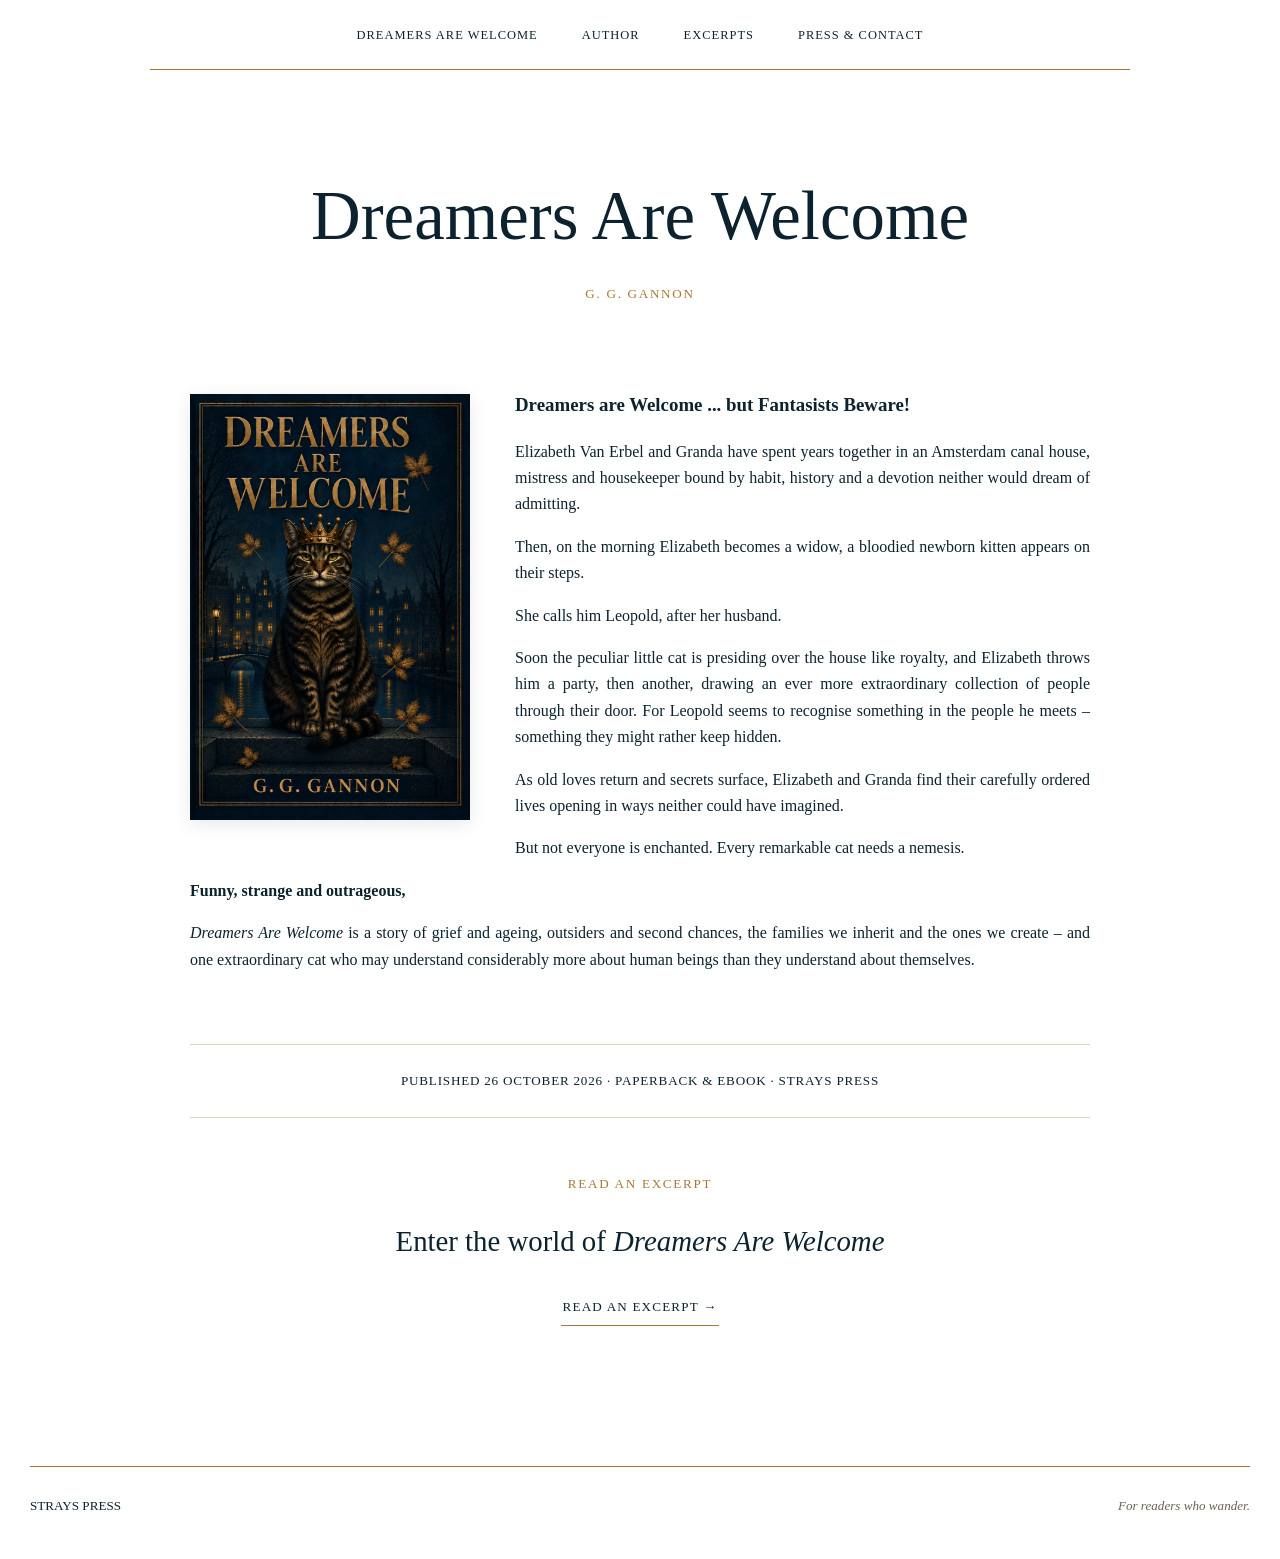
==== dreamers.html @ 7e9d15dc "Launch Strays Press website" ====
<!doctype html><html lang="en"><head><meta charset="utf-8"><meta name="viewport" content="width=device-width,initial-scale=1"><title>Dreamers Are Welcome — Strays Press</title><link rel="stylesheet" href="styles.css"></head><body><header><div class="wrap"><nav>
<a href="dreamers.html">Dreamers Are Welcome</a><a href="author.html">Author</a><a href="excerpts.html">Excerpts</a><a href="press.html">Press &amp; Contact</a>
</nav></div></header><main class="wrap"><div class="page-title"><h1>Dreamers Are Welcome</h1><div class="eyebrow">G. G. Gannon</div></div><article class="book"><img class="book-cover" src="assets/dreamers-cover.jpg" alt="Dreamers Are Welcome by G. G. Gannon"><p class="lead">Dreamers are Welcome ... but Fantasists Beware!</p>
<p>Elizabeth Van Erbel and Granda have spent years together in an Amsterdam canal house, mistress and housekeeper bound by habit, history and a devotion neither would dream of admitting.</p>
<p>Then, on the morning Elizabeth becomes a widow, a bloodied newborn kitten appears on their steps.</p>
<p>She calls him Leopold, after her husband.</p>
<p>Soon the peculiar little cat is presiding over the house like royalty, and Elizabeth throws him a party, then another, drawing an ever more extraordinary collection of people through their door. For Leopold seems to recognise something in the people he meets – something they might rather keep hidden.</p>
<p>As old loves return and secrets surface, Elizabeth and Granda find their carefully ordered lives opening in ways neither could have imagined.</p>
<p>But not everyone is enchanted. Every remarkable cat needs a nemesis.</p>
<p><strong>Funny, strange and outrageous,</strong></p>
<p><em>Dreamers Are Welcome</em> is a story of grief and ageing, outsiders and second chances, the families we inherit and the ones we create – and one extraordinary cat who may understand considerably more about human beings than they understand about themselves.</p><div class="clear"></div><div class="meta">Published 26 October 2026 · Paperback &amp; ebook · Strays Press</div><div class="cta"><div class="eyebrow">Read an excerpt</div><h2>Enter the world of <em>Dreamers Are Welcome</em></h2><a class="button" href="excerpts.html">Read an excerpt →</a></div></article></main><footer><a href="index.html">STRAYS PRESS</a><span class="footer-tag">For readers who wander.</span></footer></body></html>
---- styles.css ----
:root{--ink:#0c232f;--gold:#a97934;--muted:#6b6258;--rule:#ded2c1;--max:980px}
*{box-sizing:border-box}html{scroll-behavior:smooth}
body{margin:0;background:#fff;color:var(--ink);font-family:Georgia,"Times New Roman",serif;line-height:1.65}
a{color:inherit;text-decoration:none}.wrap{width:min(var(--max),calc(100% - 48px));margin:auto}
header{background:#fff;position:sticky;top:0;z-index:10}
nav{display:flex;justify-content:center;gap:44px;padding:25px 0 18px;border-bottom:1px solid var(--gold);font-size:.78rem;letter-spacing:.08em;text-transform:uppercase}
nav a{padding-bottom:5px}nav a:hover,nav a.active{border-bottom:2px solid var(--gold)}
main{min-height:72vh}.hero{text-align:center;padding:115px 20px 100px}
.hero img{width:150px;height:auto;margin-bottom:32px}.hero h1{font-size:clamp(4rem,11vw,7.4rem);line-height:.78;letter-spacing:.06em;margin:0}
.hero h1 span{display:block}.tag{font-style:italic;font-size:1.25rem;margin:38px 0 8px}.kicker,.eyebrow{color:var(--gold);text-transform:uppercase;letter-spacing:.13em;font-size:.82rem}
.page-title{text-align:center;padding:90px 0 65px}.page-title h1{font-size:clamp(2.7rem,6vw,4.3rem);font-weight:normal;margin:0 0 10px}
.book{max-width:900px;margin:0 auto;padding-bottom:85px}.book-cover{float:left;width:280px;margin:5px 45px 28px 0;box-shadow:0 4px 18px rgba(0,0,0,.09)}
.lead{font-weight:bold;font-size:1.18rem}.book p{text-align:justify}.clear{clear:both}
.meta{text-align:center;border-top:1px solid var(--rule);border-bottom:1px solid var(--rule);padding:25px;margin:55px 0 45px;letter-spacing:.06em;text-transform:uppercase;font-size:.82rem}
.cta{text-align:center;margin:55px 0}.cta h2{font-weight:normal;font-size:1.8rem}.button{display:inline-block;border-bottom:1px solid var(--gold);padding:7px 2px;text-transform:uppercase;letter-spacing:.09em;font-size:.82rem}
.author{max-width:900px;margin:auto;padding-bottom:85px;display:grid;grid-template-columns:320px 1fr;gap:55px;align-items:start}
.author img{width:100%;height:auto}.author p{margin-top:0}.author-book{text-align:center;border-top:1px solid var(--rule);padding-top:55px;margin-top:55px}
.excerpts{max-width:760px;margin:auto;padding-bottom:100px}.excerpt-card{border-top:1px solid var(--rule);padding:38px 0}.excerpt-card h2{font-weight:normal;font-style:italic;margin:.2em 0}.excerpt-card p{color:var(--muted)}
.press{max-width:860px;margin:auto;padding-bottom:90px}.press section{border-top:1px solid var(--rule);padding:38px 0}.press section:first-child{border-top:0;padding-top:0}.press h2{color:var(--gold);font-size:.88rem;letter-spacing:.12em;text-transform:uppercase}.email{font-size:1.08rem}
footer{width:min(1220px,calc(100% - 48px));margin:0 auto;border-top:1px solid var(--gold);padding:28px 0 42px;display:flex;justify-content:space-between;font-size:.82rem}.footer-tag{font-style:italic;color:var(--muted)}
@media(max-width:720px){nav{gap:14px;flex-wrap:wrap;font-size:.68rem;padding-left:12px;padding-right:12px}.hero{padding-top:80px}.book-cover{float:none;display:block;width:min(290px,75vw);margin:0 auto 40px}.book p{text-align:left}.author{grid-template-columns:1fr}.author img{width:min(340px,80vw);margin:auto}.wrap{width:min(var(--max),calc(100% - 34px))}footer{width:calc(100% - 34px)}}
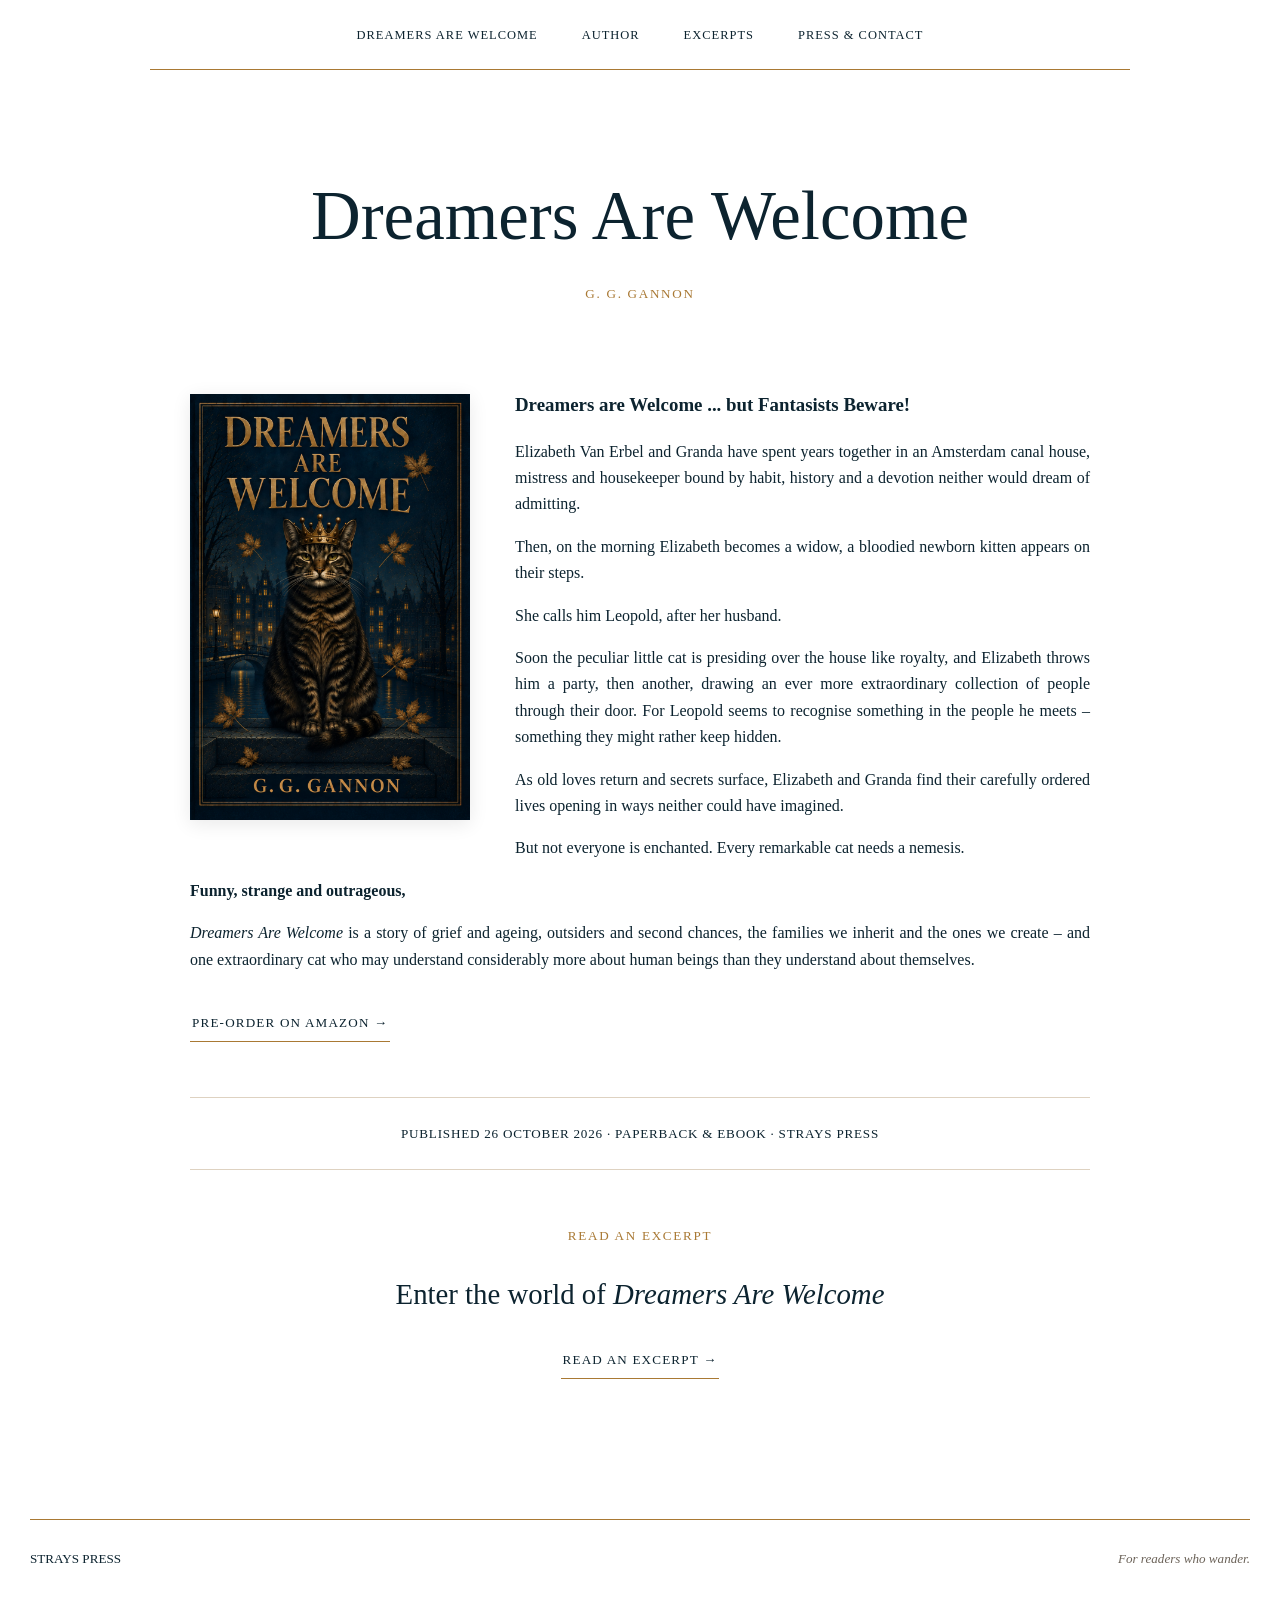
==== commit e89dd991: "Add Amazon Kindle pre-order link to Dreamers page" ====
--- a/dreamers.html
+++ b/dreamers.html
@@ -8,4 +8,4 @@
 <p>As old loves return and secrets surface, Elizabeth and Granda find their carefully ordered lives opening in ways neither could have imagined.</p>
 <p>But not everyone is enchanted. Every remarkable cat needs a nemesis.</p>
 <p><strong>Funny, strange and outrageous,</strong></p>
-<p><em>Dreamers Are Welcome</em> is a story of grief and ageing, outsiders and second chances, the families we inherit and the ones we create – and one extraordinary cat who may understand considerably more about human beings than they understand about themselves.</p><div class="clear"></div><div class="meta">Published 26 October 2026 · Paperback &amp; ebook · Strays Press</div><div class="cta"><div class="eyebrow">Read an excerpt</div><h2>Enter the world of <em>Dreamers Are Welcome</em></h2><a class="button" href="excerpts.html">Read an excerpt →</a></div></article></main><footer><a href="index.html">STRAYS PRESS</a><span class="footer-tag">For readers who wander.</span></footer></body></html>+<p><em>Dreamers Are Welcome</em> is a story of grief and ageing, outsiders and second chances, the families we inherit and the ones we create – and one extraordinary cat who may understand considerably more about human beings than they understand about themselves.</p><div class="clear"></div><p><a class="button" href="https://www.amazon.co.uk/dp/B0HLP29KYH">Pre-order on Amazon →</a></p><div class="meta">Published 26 October 2026 · Paperback &amp; ebook · Strays Press</div><div class="cta"><div class="eyebrow">Read an excerpt</div><h2>Enter the world of <em>Dreamers Are Welcome</em></h2><a class="button" href="excerpts.html">Read an excerpt →</a></div></article></main><footer><a href="index.html">STRAYS PRESS</a><span class="footer-tag">For readers who wander.</span></footer></body></html>
